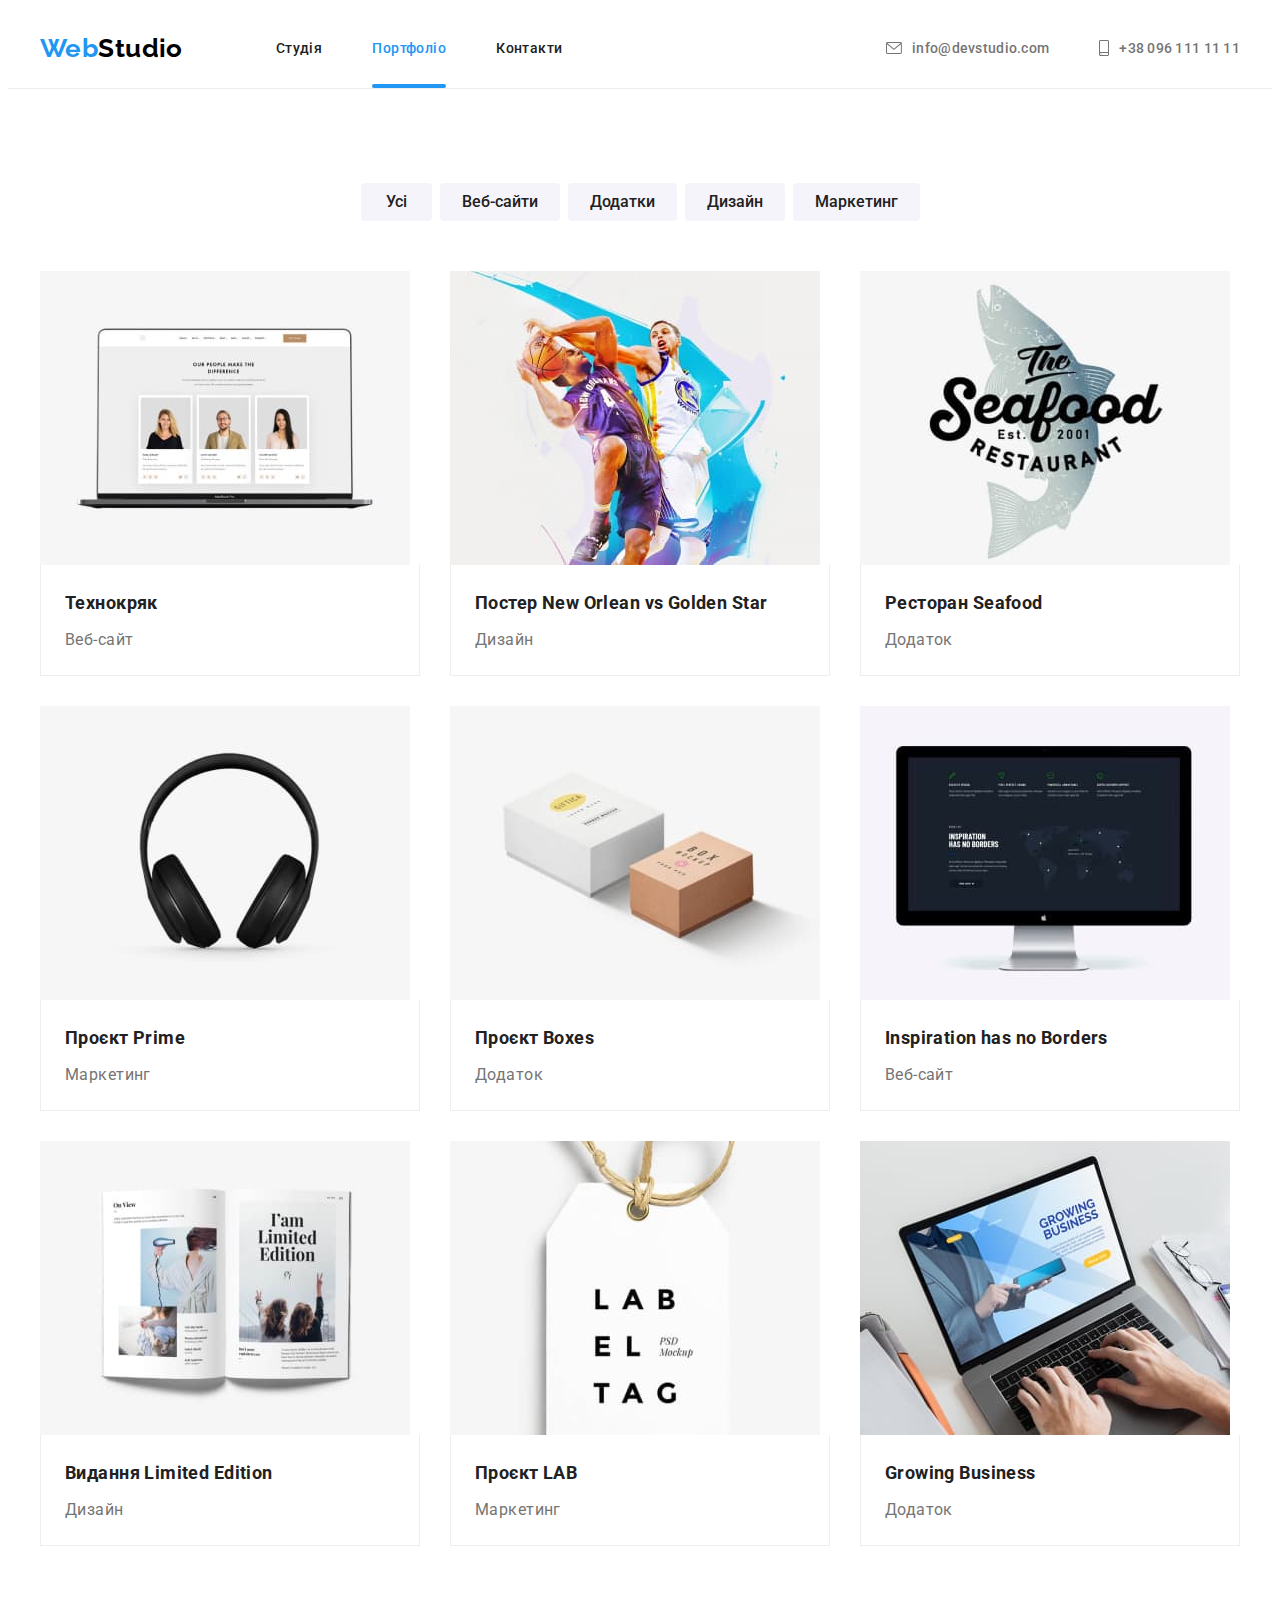
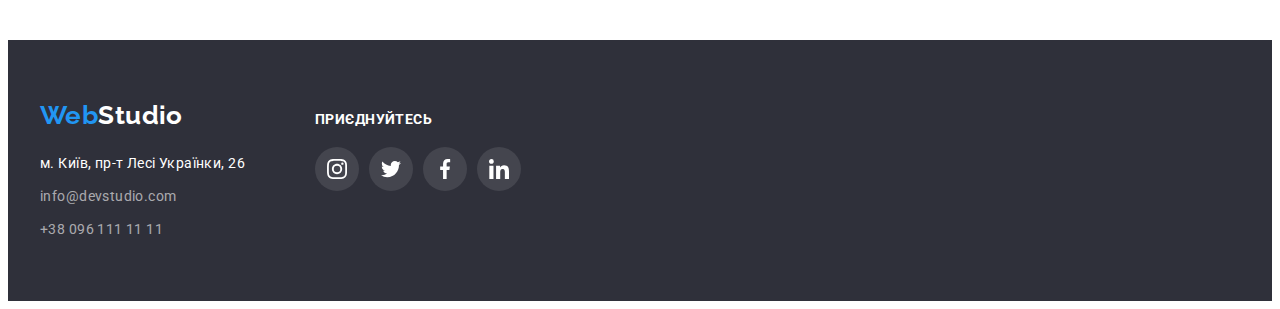
==== portfolio.html @ 15fe0609 "Initial commit" ====
<!DOCTYPE html>
<html lang="uk">
  <head>
    <meta charset="UTF-8" />
    <meta http-equiv="X-UA-Compatible" content="IE=edge" />
    <meta name="viewport" content="width=device-width, initial-scale=1.0" />
    <title>Студія</title>
    <!-- fonts -->
    <link rel="preconnect" href="https://fonts.googleapis.com" />
    <link rel="preconnect" href="https://fonts.gstatic.com" crossorigin />
    <link
      href="https://fonts.googleapis.com/css2?family=Raleway:wght@700&family=Roboto:wght@400;500;700;900&display=swap"
      rel="stylesheet"
    />
    <!-- modern normalize -->
    <link
      rel="stylesheet"
      href="https://cdnjs.cloudflare.com/ajax/libs/modern-normalize/1.1.0/modern-normalize.min.css"
      integrity="sha512-wpPYUAdjBVSE4KJnH1VR1HeZfpl1ub8YT/NKx4PuQ5NmX2tKuGu6U/JRp5y+Y8XG2tV+wKQpNHVUX03MfMFn9Q=="
      crossorigin="anonymous"
      referrerpolicy="no-referrer"
    />
    <!-- custom styless -->
    <link rel="stylesheet" href="./css/styless.css" />
  </head>
  <body>
    <!--header-->
    <header class="header">
      <div class="container header-nav">
        <!--header navigation-->
        <nav class="main-nav">
          <!--logo-->
          <a class="logo link" href="./index.html">
            <span class="logo-begin">Web</span><span class="logo-end">Studio</span></a
          >
          <!--menu-->
          <ul class="site-nav list">
            <li class="item"><a class="menu link" href="./index.html"> Студія</a></li>
            <li class="item">
              <a class="menu current link" href="./portfolio.html"> Портфоліо</a>
            </li>
            <li class="item"><a class="menu link" href="./contacts"> Контакти</a></li>
          </ul>
        </nav>
        <!-- header contacts-->
        <ul class="auth-nav list">
          <li class="item">
            <a class="link" href="mailto:info@devstudio.com"
              ><svg class="auth-icon" width="16" height="12">
                <use href="./images/icons.svg#envelope"></use>
              </svg>
              info@devstudio.com</a
            >
          </li>
          <li class="item">
            <a class="link" href="tel:+380961111111"
              ><svg class="auth-icon" width="10" height="16">
                <use href="./images/icons.svg#smartphone"></use>
              </svg>
              +38 096 111 11 11</a
            >
          </li>
        </ul>
      </div>
    </header>
    <!--main-->
    <main>
      <section class="section section-portfolio">
        <div class="container">
          <h1 class="visually-hidden">Портфоліо</h1>
          <ul class="filter list">
            <li class="item">
              <button class="button-items btn-padding-else" type="button">Усі</button>
            </li>
            <li class="item"><button class="button-items" type="button">Веб-сайти</button></li>
            <li class="item"><button class="button-items" type="button">Додатки</button></li>
            <li class="item"><button class="button-items" type="button">Дизайн</button></li>
            <li class="item"><button class="button-items" type="button">Маркетинг</button></li>
          </ul>
          <ul class="cards list">
            <li class="cards-item">
              <a class="link" href="" target="_blank" rel="noreferrer noopener">
                <div class="card-thumb">
                  <img
                    class="img-card"
                    src="images/portfolio_page/technokrjak.jpg"
                    alt="Сторінка сайту з фотографією працівників"
                    width="370"
                    height="294"
                  />
                  <p class="card-overlay">
                    Ресурс пропонує комплексні пропозиції з різним рівнем функціоналу та сервісів.
                    Все це дозволить відвідувачу отримати вичерпні відомості про компанію чи
                    приватну особу.
                  </p>
                </div>

                <div class="card-content">
                  <h2 class="cards-title">Технокряк</h2>
                  <p class="cards-text">Веб-сайт</p>
                </div>
              </a>
            </li>

            <li class="cards-item">
              <a class="link" href="" target="_blank" rel="noreferrer noopener">
                <div class="card-thumb">
                  <img
                    class="img-card"
                    src="images/portfolio_page/golden-star.jpg"
                    alt="Два баскетболісти"
                    width="370"
                    height="294"
                  />
                  <div class="overlay">
                    <p class="text-card-overlay">
                      Ресурс пропонує комплексні пропозиції з різним рівнем функціоналу та сервісів.
                      Все це дозволить відвідувачу отримати вичерпні відомості про компанію чи
                      приватну особу.
                    </p>
                  </div>
                </div>

                <div class="card-content">
                  <h2 class="cards-title">
                    Постер <span lang="en">New Orlean vs Golden Star</span>
                  </h2>
                  <p class="cards-text">Дизайн</p>
                </div>
              </a>
            </li>

            <li class="cards-item">
              <a class="link" href="" target="_blank" rel="noreferrer noopener">
                <div class="card-thumb">
                  <img
                    class="img-card"
                    src="images/portfolio_page/seafood.jpg"
                    alt="Логотип ресторану з назвою"
                    width="370"
                    height="294"
                  />
                  <div class="overlay">
                    <p class="text-card-overlay">
                      Ресурс пропонує комплексні пропозиції з різним рівнем функціоналу та сервісів.
                      Все це дозволить відвідувачу отримати вичерпні відомості про компанію чи
                      приватну особу.
                    </p>
                  </div>
                </div>

                <div class="card-content">
                  <h2 class="cards-title">Ресторан Seafood</h2>
                  <p class="cards-text">Додаток</p>
                </div>
              </a>
            </li>

            <li class="cards-item">
              <a class="link" href="" target="_blank" rel="noreferrer noopener">
                <div class="card-thumb">
                  <img
                    class="img-card"
                    src="images/portfolio_page/prime.jpg"
                    alt="Навушники безпровідні"
                    width="370"
                    height="294"
                  />
                  <div class="overlay">
                    <p class="text-card-overlay">
                      Ресурс пропонує комплексні пропозиції з різним рівнем функціоналу та сервісів.
                      Все це дозволить відвідувачу отримати вичерпні відомості про компанію чи
                      приватну особу.
                    </p>
                  </div>
                </div>

                <div class="card-content">
                  <h2 class="cards-title">Проєкт <span lang="en">Prime</span></h2>
                  <p class="cards-text">Маркетинг</p>
                </div>
              </a>
            </li>

            <li class="cards-item">
              <a class="link" href="" target="_blank" rel="noreferrer noopener">
                <div class="card-thumb">
                  <img
                    class="img-card"
                    src="images/portfolio_page/boxes.jpg"
                    alt="Різнорозмірні коробки"
                    width="370"
                    height="294"
                  />
                  <div class="overlay">
                    <p class="text-card-overlay">
                      Ресурс пропонує комплексні пропозиції з різним рівнем функціоналу та сервісів.
                      Все це дозволить відвідувачу отримати вичерпні відомості про компанію чи
                      приватну особу.
                    </p>
                  </div>
                </div>

                <div class="card-content">
                  <h2 class="cards-title">Проєкт <span lang="en">Boxes</span></h2>
                  <p class="cards-text">Додаток</p>
                </div>
              </a>
            </li>

            <li class="cards-item">
              <a class="link" href="" target="_blank" rel="noreferrer noopener">
                <div class="card-thumb">
                  <img
                    class="img-card"
                    src="images/portfolio_page/inspiration.jpg"
                    alt="Сторінка сайту з текстом"
                    width="370"
                    height="294"
                  />
                  <div class="overlay">
                    <p class="text-card-overlay">
                      Ресурс пропонує комплексні пропозиції з різним рівнем функціоналу та сервісів.
                      Все це дозволить відвідувачу отримати вичерпні відомості про компанію чи
                      приватну особу.
                    </p>
                  </div>
                </div>

                <div class="card-content">
                  <h2 class="cards-title" lang="en">Inspiration has no Borders</h2>
                  <p class="cards-text">Веб-сайт</p>
                </div>
              </a>
            </li>

            <li class="cards-item">
              <a class="link" href="" target="_blank" rel="noreferrer noopener">
                <div class="card-thumb">
                  <img
                    class="img-card"
                    src="images/portfolio_page/limited-edition.jpg"
                    alt="Розгортка журналу з контентом"
                    width="370"
                    height="294"
                  />
                  <div class="overlay">
                    <p class="text-card-overlay">
                      Ресурс пропонує комплексні пропозиції з різним рівнем функціоналу та сервісів.
                      Все це дозволить відвідувачу отримати вичерпні відомості про компанію чи
                      приватну особу.
                    </p>
                  </div>
                </div>

                <div class="card-content">
                  <h2 class="cards-title">Видання <span lang="en">Limited Edition</span></h2>
                  <p class="cards-text">Дизайн</p>
                </div>
              </a>
            </li>

            <li class="cards-item">
              <a class="link" href="" target="_blank" rel="noreferrer noopener">
                <div class="card-thumb">
                  <img
                    class="img-card"
                    src="images/portfolio_page/lab.jpg"
                    alt="Лейбл з надписом"
                    width="370"
                    height="294"
                  />
                  <div class="overlay">
                    <p class="text-card-overlay">
                      Ресурс пропонує комплексні пропозиції з різним рівнем функціоналу та сервісів.
                      Все це дозволить відвідувачу отримати вичерпні відомості про компанію чи
                      приватну особу.
                    </p>
                  </div>
                </div>

                <div class="card-content">
                  <h2 class="cards-title">Проєкт <span lang="en">LAB</span></h2>
                  <p class="cards-text">Маркетинг</p>
                </div>
              </a>
            </li>

            <li class="cards-item">
              <a class="link" href="" target="_blank" rel="noreferrer noopener">
                <div class="card-thumb">
                  <img
                    class="img-card"
                    src="images/portfolio_page/growing-business.jpg"
                    alt="Робота з сайтом на ноутбуці"
                    width="370"
                    height="294"
                  />
                  <div class="overlay">
                    <p class="text-card-overlay">
                      Ресурс пропонує комплексні пропозиції з різним рівнем функціоналу та сервісів.
                      Все це дозволить відвідувачу отримати вичерпні відомості про компанію чи
                      приватну особу.
                    </p>
                  </div>
                </div>

                <div class="card-content">
                  <h2 class="cards-title" lang="en">Growing Business</h2>
                  <p class="cards-text">Додаток</p>
                </div>
              </a>
            </li>
          </ul>
        </div>
      </section>
    </main>

    <!--footer-->
    <footer class="footer">
      <div class="container">
        <div class="footer-adress">
          <!--footer logo-->
          <a class="footer-logo link" href="./index.html">
            Web<span class="footer-logo-end">Studio</span>
          </a>
          <!--company address-->
          <address class="adress">
            <p class="adress-street">м. Київ, пр-т Лесі Українки, 26</p>
            <!-- footer contacts-->
            <ul class="auth-adress list">
              <li class="item">
                <a class="contact-link link" href="mailto:info@devstudio.com">
                  info@devstudio.com</a
                >
              </li>
              <li class="item">
                <a class="contact-link link" href="tel:+380961111111"> +38 096 111 11 11</a>
              </li>
            </ul>
          </address>
        </div>
        <div class="footer-social-links">
          <h2 class="footer-title-social">Приєднуйтесь</h2>

          <ul class="social-links list">
            <li>
              <a
                class="link social-dark"
                href=""
                target="_blank"
                rel="noreferrer noopener"
                aria-label="instagram"
              >
                <svg class="icon" width="20" height="20">
                  <use href="./images/icons.svg#instagram"></use>
                </svg>
              </a>
            </li>
            <li>
              <a
                class="link social-dark"
                href=""
                target="_blank"
                rel="noreferrer noopener"
                aria-label="twitter"
              >
                <svg class="icon" width="20" height="20">
                  <use href="./images/icons.svg#twitter"></use>
                </svg>
              </a>
            </li>
            <li>
              <a
                class="link social-dark"
                href=""
                target="_blank"
                rel="noreferrer noopener"
                aria-label="facebook"
              >
                <svg class="icon" width="20" height="20">
                  <use href="./images/icons.svg#facebook"></use>
                </svg>
              </a>
            </li>
            <li>
              <a
                class="link social-dark"
                href=""
                target="_blank"
                rel="noreferrer noopener"
                aria-label="linkedin"
              >
                <svg class="icon" width="20" height="20">
                  <use href="./images/icons.svg#linkedin"></use>
                </svg>
              </a>
            </li>
          </ul>
        </div>
      </div>
    </footer>
  </body>
</html>
---- css/styless.css ----
:root {
  /* background-color and elements-color*/
  --main-background-color: #ffffff;
  --dark-background-color: #2f303a;
  --light-background-color: #f5f4fa;
  --filter-button-background-color: #f5f4fa;
  --card-border-color: #eeeeee;
  --header-border-color: #ececec;
  --icon-color: #afb1b8;
  /* text-color */
  --main-text-color: #757575;
  --title-text-color: #212121;
  --active-button-text-color: #ffffff;
  --main-title-color: #ffffff;
  --footer-link: rgba(255, 255, 255, 0.6);
  /* accent-color */
  --accent-color: #2196f3;
  --logo-end-dark: #000000;
  --logo-end-light: #ffffff;
  /* fonts */
  --main-font-family: 'Roboto', sans-serif;
  --secondary-font-family: 'Raleway', sans-serif;
  /* other */
  --btn-radius: 4px;
  --gap-sectionTitle-content: 50px;
  --gap-set-cells: 30px;
  --gap-pageMain-elements-text: 30px;
  --gap-pageMain-innerTitle-text: 10px;
  --gap-pagePF-elements-text: 20px;
  --gap-pagePF-innerTitle-text: 4px;
}
body {
  font-family: 'Roboto', sans-serif;
  color: var(--main-text-color);
  font-size: 14px;
  letter-spacing: 0.03em;

  background-color: var(--main-background-color);
}

/* reset */
h1,
h2,
h3,
h4,
h5,
h6,
p {
  margin: 0;
}

.list {
  list-style: none;
  margin: 0;
  padding: 0;
}

img {
  display: block;
}

.link {
  text-decoration: none;
  color: currentColor;
}

.visually-hidden {
  position: absolute;
  width: 1px;
  height: 1px;
  margin: -1px;
  border: 0;
  padding: 0;
  white-space: nowrap;
  clip-path: inset(100%);
  clip: rect(0 0 0 0);
  overflow: hidden;
}

/* HEADER STYLESS */
/*logo, menu, contacts*/

.header {
  border-bottom: 1px solid var(--header-border-color);
}

.header-nav {
  display: flex;
  align-items: center;
}

.main-nav {
  display: flex;
  align-items: center;
}

/* logo */
.logo {
  display: block;
  padding-top: 24px;
  padding-bottom: 24px;
  margin-right: 93px;

  font-family: 'Raleway', sans-serif;
  font-weight: 700;
  font-size: 26px;
  line-height: calc(31 / 26);

  /* outline: 1px solid rgb(6, 94, 34); */
}
.logo-begin {
  color: var(--accent-color);
}
.logo-end {
  color: var(--logo-end-dark);
}

/* menu */
.site-nav {
  display: flex;
}

.site-nav .menu {
  display: block;
  padding-top: 32px;
  padding-bottom: 32px;

  color: var(--title-text-color);
  font-weight: 500;
  line-height: calc(16 / 14);

  transition: color 250ms cubic-bezier(0.4, 0, 0.2, 1);

  /* outline: 1px solid rgb(6, 94, 34); */
}

.site-nav .menu:hover,
.site-nav .menu:focus {
  color: var(--accent-color);
}

.site-nav .current {
  position: relative;

  color: var(--accent-color);
}

.site-nav .current::after {
  content: '';
  width: 100%;
  height: 4px;
  display: block;

  position: absolute;
  bottom: 0;
  left: 0;

  background-color: var(--accent-color);
  border-radius: 2px;
}

.site-nav > .item:not(:last-child) {
  margin-right: 50px;
}

/* contacts */
.auth-nav {
  display: flex;
  margin-left: auto;
}

.auth-nav .link {
  display: flex;
  padding-top: 32px;
  padding-bottom: 32px;

  color: var(--main-text-color);
  font-weight: 500;
  line-height: calc(16 / 14);
  letter-spacing: 0.02em;

  align-items: center;
  gap: 10px;

  transition: color 250ms cubic-bezier(0.4, 0, 0.2, 1);
}

.auth-icon {
  fill: currentColor;
}

.auth-nav .link:hover,
.auth-nav .link:focus {
  color: var(--accent-color);
}

.auth-nav > .item:not(:last-child) {
  margin-right: 50px;
}

/* MAIN PAGE */
/* main */

/* container */
.container {
  width: 1200px;
  padding-left: 15px;
  padding-right: 15px;
  margin-left: auto;
  margin-right: auto;

  /* outline: 1px dashed red; */
}

/* sections */
.section {
  padding-top: 94px;
  padding-bottom: 94px;

  /* outline: 1px solid rgb(255, 123, 0); */
}

.section.no-top-padding {
  padding-top: 0px;
}

.order {
  max-width: 1600px;
  min-height: 600px;
  margin-left: auto;
  margin-right: auto;
  padding-top: 200px;
  padding-bottom: 200px;

  text-align: center;

  background-color: #c4c4c4;
  background-image: linear-gradient(rgba(47, 48, 58, 0.4), rgba(47, 48, 58, 0.4)),
    url(../images/bcg1.jpg);
  background-repeat: no-repeat;
  background-position: center;
  background-size: cover;
}

.main-title {
  margin-bottom: 35px;

  color: var(--main-title-color);
  font-weight: 900;
  font-size: 44px;
  line-height: calc(60 / 44);
  letter-spacing: 0.06em;
  text-transform: uppercase;
}

.order-button {
  width: 216px;
  min-height: 50px;
  padding: 8px 30px;

  font-family: inherit;
  color: var(--active-button-text-color);
  font-weight: 700;
  font-size: 16px;
  line-height: calc(30 / 16);
  text-align: center;
  letter-spacing: 0.06em;

  background-color: var(--accent-color);
  cursor: pointer;
  border: none;
  border-radius: var(--btn-radius);
}

.section-title {
  margin-bottom: var(--gap-sectionTitle-content);

  color: var(--title-text-color);
  font-weight: 700;
  font-size: 36px;
  line-height: calc(42 / 36);
  text-align: center;

  /* outline: 1px solid rgb(21, 255, 0); */
}

.features {
  display: flex;
}

.features > .item {
  flex-basis: calc(100% / 4);
}

.features > .item:not(:last-child) {
  margin-right: var(--gap-set-cells);
}

.icon-container {
  padding: 25px 100px;
  margin-bottom: var(--gap-pageMain-elements-text);

  background-color: var(--filter-button-background-color);
  border-radius: var(--btn-radius);
}

.features-title {
  margin-bottom: var(--gap-pageMain-innerTitle-text);

  color: var(--title-text-color);
  font-size: 14px;
  font-weight: 700;
  line-height: calc(16 / 14);
  text-transform: uppercase;

  /* outline: 1px solid rgb(229, 255, 0); */
}

.activities {
  display: flex;
}

.activities > .item {
  position: relative;

  flex-basis: calc(100% / 3);
}

.activities > .item:not(:last-child) {
  margin-right: var(--gap-set-cells);
}

.activities .text-overlay {
  position: absolute;
  width: 100%;
  min-height: 70px;
  bottom: 0;
  left: 0;
  z-index: 1;
  padding: 27px;

  color: var(--active-button-text-color);
  font-weight: 700;
  line-height: calc(16 / 14);
  text-transform: uppercase;
  text-align: center;

  background-color: rgba(47, 48, 58, 0.8);
}

.team {
  display: flex;
}

.team > .item {
  flex-basis: calc(100% / 4);

  background-color: var(--main-background-color);
  box-shadow: 0px 1px 3px rgba(0, 0, 0, 0.12), 0px 1px 1px rgba(0, 0, 0, 0.14),
    0px 2px 1px rgba(0, 0, 0, 0.2);
  border-radius: 0px 0px 4px 4px;
}

.team > .item:not(:last-child) {
  margin-right: var(--gap-set-cells);
}

.team-content {
  padding-top: var(--gap-pageMain-elements-text);
  padding-bottom: var(--gap-pageMain-elements-text);
  padding-left: 32px;
  padding-right: 32px;
}

.team-title {
  margin-bottom: var(--gap-pageMain-innerTitle-text);

  color: var(--title-text-color);
  font-weight: 500;
  font-size: 16px;
  line-height: calc(19 / 16);
  text-align: center;

  /* outline: 1px solid rgb(229, 255, 0); */
}

.features-text {
  line-height: calc(24 / 14);

  /* outline: 1px solid rgb(89, 0, 255); */
}

.team-text {
  margin-bottom: 16px;

  font-size: 16px;
  line-height: calc(19 / 16);
  text-align: center;
}

.team-background-color {
  background-color: var(--light-background-color);
}

.social-links {
  display: flex;
  justify-content: center;

  gap: var(--gap-pageMain-innerTitle-text);
}

.link.social {
  display: flex;
  width: 44px;
  height: 44px;

  color: var(--icon-color);

  justify-content: center;
  align-items: center;
  border-radius: 50%;

  transition: background-color 250ms cubic-bezier(0.4, 0, 0.2, 1),
    color 250ms cubic-bezier(0.4, 0, 0.2, 1);
}

.icon {
  fill: currentColor;
}

.link.social:hover,
.link.social:focus {
  background-color: var(--accent-color);
  color: var(--active-button-text-color);
}

/* clients section */
.clients {
  display: flex;
  justify-content: center;
  gap: var(--gap-set-cells);
}

.client-container {
  display: flex;
  width: 170px;
  height: 92px;

  color: var(--icon-color);

  align-items: center;
  justify-content: center;
  border: 1px solid #afb1b8;
  border-radius: 4px;

  transition: color 250ms cubic-bezier(0.4, 0, 0.2, 1), border 250ms cubic-bezier(0.4, 0, 0.2, 1);
}

.client {
  fill: currentColor;
}

.client-container:hover,
.client-container:focus {
  color: var(--accent-color);
  border: 1px solid var(--accent-color);
}

/* FOOTER */
/* logo, adress, contacts */

.footer {
  background-color: var(--dark-background-color);
  padding-top: 60px;
  padding-bottom: 60px;
}

.footer > .container {
  display: flex;
  gap: 70px;
  align-items: baseline;
}

.footer-logo {
  display: block;
  font-family: 'Raleway', 'Oleo Script', sans-serif;
  color: var(--accent-color);
  font-weight: 700;
  font-size: 26px;
  line-height: calc(31 / 26);

  margin-bottom: 20px;
}

.footer-logo-end {
  color: var(--logo-end-light);
}

.adress {
  font-style: normal;
}
.adress-street {
  margin-bottom: 9px;

  color: var(--main-title-color);
  font-style: normal;
  line-height: calc(24 / 14);
}

.auth-adress > .item:not(:last-child) {
  margin-bottom: 9px;
}

.contact-link {
  color: var(--footer-link);
  line-height: calc(24 / 14);

  transition: color 250ms cubic-bezier(0.4, 0, 0.2, 1);
}
.contact-link:hover,
.contact-link:focus {
  color: var(--accent-color);
}

/* section footer social links */

.footer-title-social {
  margin-bottom: 20px;

  font-size: 14px;
  color: var(--active-button-text-color);
  font-weight: 700;
  line-height: calc(16 / 14);
  text-transform: uppercase;
}

.link.social-dark {
  display: flex;
  width: 44px;
  height: 44px;

  color: var(--active-button-text-color);
  background-color: rgba(255, 255, 255, 0.1);

  justify-content: center;
  align-items: center;
  border-radius: 50%;

  transition: background-color 250ms cubic-bezier(0.4, 0, 0.2, 1);
}

.link.social-dark:hover,
.link.social-dark:focus {
  background-color: var(--accent-color);
}

/* PORTFOLIO PAGE */

/* filter-btn */
.filter {
  display: flex;
  justify-content: center;
  margin-bottom: var(--gap-sectionTitle-content);

  /* outline: 1px solid rgb(89, 0, 255); */
}

.filter > .item:not(:last-child) {
  margin-right: 8px;
}

.button-items {
  padding: 6px 22px;

  font-family: inherit;
  color: var(--title-text-color);
  font-weight: 500;
  font-size: 16px;
  line-height: calc(26 / 16);
  text-align: center;

  background-color: var(--filter-button-background-color);
  cursor: pointer;
  border: none;
  border-radius: var(--btn-radius);

  transition: background-color 250ms cubic-bezier(0.4, 0, 0.2, 1),
    color 250ms cubic-bezier(0.4, 0, 0.2, 1), box-shadow 250ms cubic-bezier(0.4, 0, 0.2, 1);
}

.btn-padding-else {
  padding: 6px 25px;
}

.button-items:hover,
.button-items:focus {
  color: var(--active-button-text-color);

  background-color: var(--accent-color);
  box-shadow: 0px 3px 1px rgba(0, 0, 0, 0.1), 0px 1px 2px rgba(0, 0, 0, 0.08),
    0px 2px 2px rgba(0, 0, 0, 0.12);
}

/* cards */
.cards {
  display: flex;
  flex-wrap: wrap;
  margin-top: calc(-1 * var(--gap-set-cells));
  margin-left: calc(-1 * var(--gap-set-cells));

  /* outline: 1px dotted tomato; */
}

.cards > .cards-item {
  flex-basis: calc(100% / 3 - var(--gap-set-cells));
  margin-left: var(--gap-set-cells);
  margin-top: var(--gap-set-cells);

  /* outline: 1px dotted blue; */
}

.cards-item > .link {
  position: relative;

  display: block;
  color: inherit;

  transition: box-shadow 250ms cubic-bezier(0.4, 0, 0.2, 1);
}

.cards-item > .link:hover,
.cards-item > .link:focus {
  box-shadow: 0px 1px 1px rgba(0, 0, 0, 0.12), 0px 4px 4px rgba(0, 0, 0, 0.06),
    1px 4px 6px rgba(0, 0, 0, 0.16);
}

.card-thumb {
  position: relative;
  overflow: hidden;
}

.overlay {
  position: absolute;
  width: 100%;
  height: 100%;
  top: 0;
  left: 0;
  display: flex;
  align-items: center;
  justify-content: center;
  padding: 24px;

  background-color: rgba(33, 150, 243, 0.9);

  opacity: 0.2;

  transform: translateY(100%);
  transition: transform 250ms cubic-bezier(0.4, 0, 0.2, 1);
}

.text-card-overlay {
  color: var(--active-button-text-color);
  font-size: 18px;
  line-height: calc(28 / 18);
}

.cards-item > .link:hover .overlay,
.cards-item > .link:focus .overlay {
  transform: translateY(0);
  opacity: 1;
}

/* початок варіанту Перша картка без обгортання <p> в <div> */
.card-overlay {
  position: absolute;
  width: 100%;
  height: 100%;
  top: 0;
  left: 0;
  padding: 63px 24px;

  color: var(--active-button-text-color);
  font-size: 18px;
  line-height: calc(28 / 18);
  background-color: rgba(33, 150, 243, 0.9);

  opacity: 0.2;

  transform: translateY(100%);
  transition: transform 250ms cubic-bezier(0.4, 0, 0.2, 1);
}

.cards-item > .link:hover .card-overlay,
.cards-item > .link:focus .card-overlay {
  transform: translateY(0);
  opacity: 1;
}
/* закінчення варіанту Перша картка без обгортання <p> в <div> */

.card-content {
  padding-top: var(--gap-pagePF-elements-text);
  padding-bottom: var(--gap-pagePF-elements-text);
  padding-right: 24px;
  padding-left: 24px;

  border-right: 1px solid var(--card-border-color);
  border-bottom: 1px solid var(--card-border-color);
  border-left: 1px solid var(--card-border-color);
}

.cards-title {
  margin-bottom: var(--gap-pagePF-innerTitle-text);

  color: var(--title-text-color);
  font-weight: 700;
  font-size: 18px;
  line-height: calc(36 / 18);
}

.cards-text {
  font-size: 16px;
  line-height: calc(30 / 16);
}

/* MODAL WINDOW */

.backdrop {
  position: fixed;
  top: 0;
  left: 0;

  width: 100%;
  height: 100%;
  background-color: rgba(0, 0, 0, 0.2);

  opacity: 1;
  visibility: visible;

  transition: opacity 250ms cubic-bezier(0.4, 0, 0.2, 1);
}

.backdrop.is-hidden {
  opacity: 0;
  pointer-events: none;
  visibility: hidden;
}

.backdrop.is-hidden .modal {
  transform: translate(-50%, -50%) translateY(-100%) translateX(-100%) scale(0.5);
  opacity: 0;
}

.modal {
  position: absolute;
  top: 50%;
  left: 50%;

  width: 530px;
  height: 580px;

  background-color: var(--main-background-color);
  box-shadow: 0px 1px 3px rgba(0, 0, 0, 0.12), 0px 1px 1px rgba(0, 0, 0, 0.14),
    0px 2px 1px rgba(0, 0, 0, 0.2);
  border-radius: 4px;

  opacity: 1;
  visibility: visible;

  transform: translate(-50%, -50%) translateY(0) translateX(0) scale(1);
  transition: transform 250ms cubic-bezier(0.4, 0, 0.2, 1),
    opacity 250ms cubic-bezier(0.4, 0, 0.2, 1);
}

.modal-btn {
  position: absolute;
  top: 8px;
  right: 8px;
  padding: 0;

  display: flex;
  align-items: center;
  justify-content: center;

  width: 30px;
  height: 30px;

  background-color: var(--main-background-color);
  border: 1px solid rgba(0, 0, 0, 0.1);
  border-radius: 50%;
  cursor: pointer;

  transition: color 250ms cubic-bezier(0.4, 0, 0.2, 1),
    box-shadow 250ms cubic-bezier(0.4, 0, 0.2, 1);
}

.button-close {
  fill: currentColor;
}
.modal-btn:hover {
  color: var(--accent-color);
  box-shadow: 0px 1px 3px rgba(0, 0, 0, 0.12), 0px 1px 1px rgba(0, 0, 0, 0.14),
    0px 2px 1px rgba(0, 0, 0, 0.2);
}
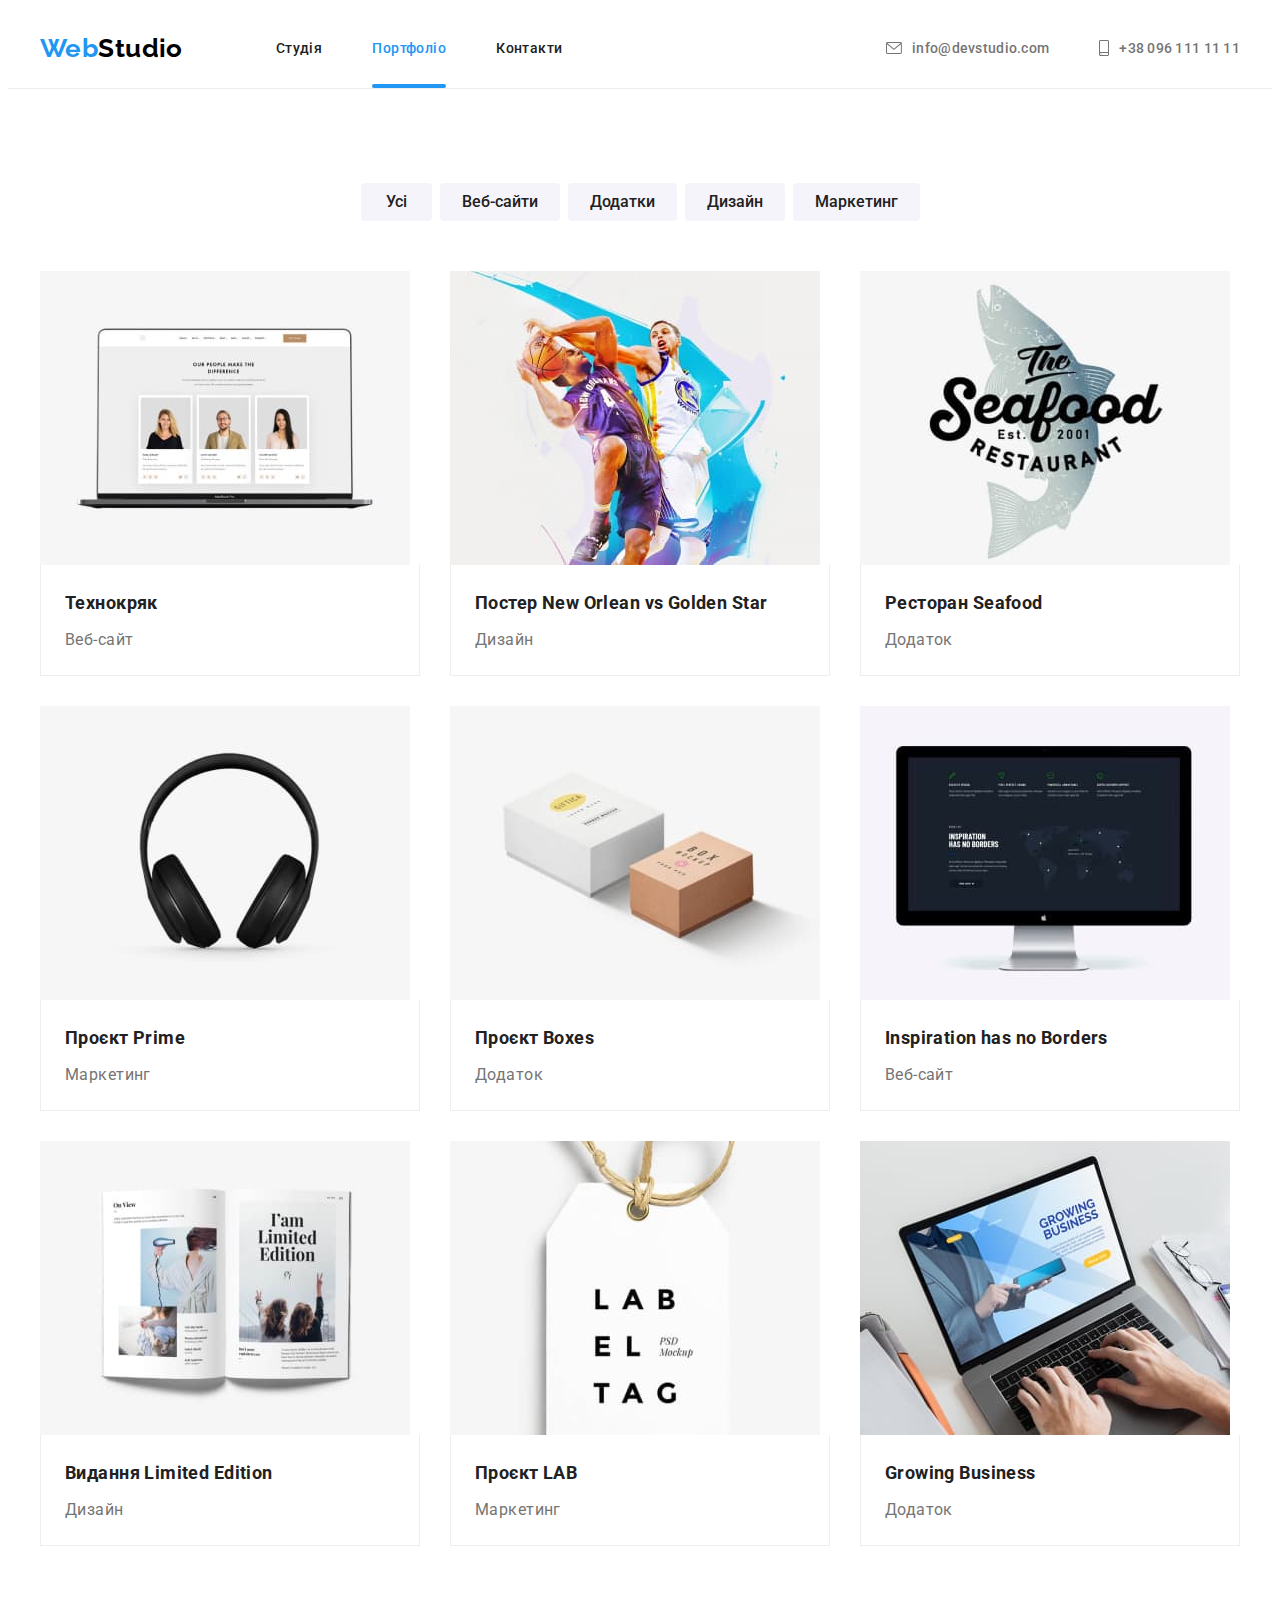
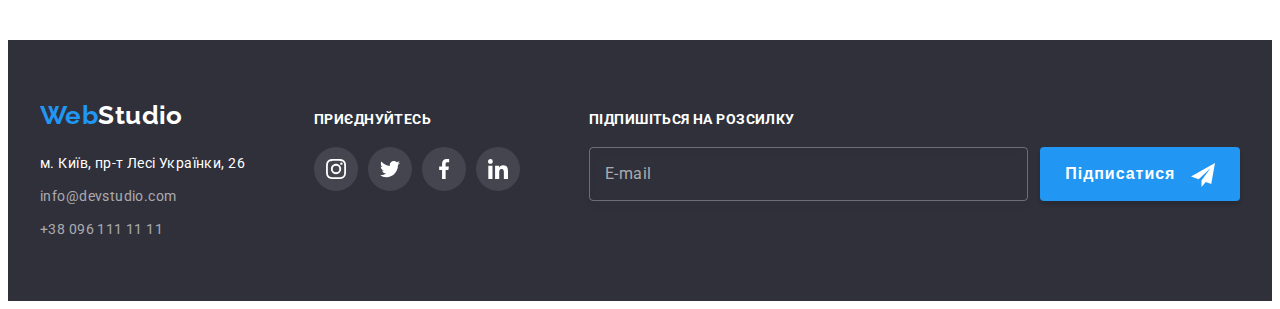
==== commit 4683f153: "feat: add registers forms" ====
--- a/portfolio.html
+++ b/portfolio.html
@@ -88,11 +88,13 @@
                     width="370"
                     height="294"
                   />
-                  <p class="card-overlay">
-                    Ресурс пропонує комплексні пропозиції з різним рівнем функціоналу та сервісів.
-                    Все це дозволить відвідувачу отримати вичерпні відомості про компанію чи
-                    приватну особу.
-                  </p>
+                  <div class="overlay">
+                    <p class="text-card-overlay">
+                      Ресурс пропонує комплексні пропозиції з різним рівнем функціоналу та сервісів.
+                      Все це дозволить відвідувачу отримати вичерпні відомості про компанію чи
+                      приватну особу.
+                    </p>
+                  </div>
                 </div>
 
                 <div class="card-content">
@@ -341,7 +343,7 @@
           </address>
         </div>
         <div class="footer-social-links">
-          <h2 class="footer-title-social">Приєднуйтесь</h2>
+          <h2 class="footer-title">Приєднуйтесь</h2>
 
           <ul class="social-links list">
             <li>
@@ -398,6 +400,23 @@
             </li>
           </ul>
         </div>
+
+        <form class="form-dispatch" autocomplete="on">
+          <h2 class="footer-title">Підпишіться на розсилку</h2>
+          <div class="dispatch">
+            <label class="dispatch-email">
+              <input class="type-email" type="email" name="email" placeholder=" " required />
+              <span class="label-email">E-mail</span>
+            </label>
+
+            <button class="register-btn" type="submit">
+              Підписатися
+              <svg class="icon-send" width="24" height="24">
+                <use href="/images/icons.svg#icon-send"></use>
+              </svg>
+            </button>
+          </div>
+        </form>
       </div>
     </footer>
   </body>
--- a/css/styless.css
+++ b/css/styless.css
@@ -28,6 +28,7 @@
   --gap-pageMain-innerTitle-text: 10px;
   --gap-pagePF-elements-text: 20px;
   --gap-pagePF-innerTitle-text: 4px;
+  --animation-main-time-cube: 250ms cubic-bezier(0.4, 0, 0.2, 1);
 }
 body {
   font-family: 'Roboto', sans-serif;
@@ -129,7 +130,7 @@
   font-weight: 500;
   line-height: calc(16 / 14);
 
-  transition: color 250ms cubic-bezier(0.4, 0, 0.2, 1);
+  transition: color var(--animation-main-time-cube);
 
   /* outline: 1px solid rgb(6, 94, 34); */
 }
@@ -182,7 +183,7 @@
   align-items: center;
   gap: 10px;
 
-  transition: color 250ms cubic-bezier(0.4, 0, 0.2, 1);
+  transition: color var(--animation-main-time-cube);
 }
 
 .auth-icon {
@@ -420,8 +421,8 @@
   align-items: center;
   border-radius: 50%;
 
-  transition: background-color 250ms cubic-bezier(0.4, 0, 0.2, 1),
-    color 250ms cubic-bezier(0.4, 0, 0.2, 1);
+  transition: background-color var(--animation-main-time-cube),
+    color var(--animation-main-time-cube);
 }
 
 .icon {
@@ -453,7 +454,7 @@
   border: 1px solid #afb1b8;
   border-radius: 4px;
 
-  transition: color 250ms cubic-bezier(0.4, 0, 0.2, 1), border 250ms cubic-bezier(0.4, 0, 0.2, 1);
+  transition: color var(--animation-main-time-cube), border var(--animation-main-time-cube);
 }
 
 .client {
@@ -477,7 +478,7 @@
 
 .footer > .container {
   display: flex;
-  gap: 70px;
+  justify-content: space-between;
   align-items: baseline;
 }
 
@@ -515,7 +516,7 @@
   color: var(--footer-link);
   line-height: calc(24 / 14);
 
-  transition: color 250ms cubic-bezier(0.4, 0, 0.2, 1);
+  transition: color var(--animation-main-time-cube);
 }
 .contact-link:hover,
 .contact-link:focus {
@@ -524,7 +525,7 @@
 
 /* section footer social links */
 
-.footer-title-social {
+.footer-title {
   margin-bottom: 20px;
 
   font-size: 14px;
@@ -546,7 +547,7 @@
   align-items: center;
   border-radius: 50%;
 
-  transition: background-color 250ms cubic-bezier(0.4, 0, 0.2, 1);
+  transition: background-color var(--animation-main-time-cube);
 }
 
 .link.social-dark:hover,
@@ -554,15 +555,97 @@
   background-color: var(--accent-color);
 }
 
+/* form for dispatch  */
+
+.dispatch {
+  display: flex;
+  position: relative;
+  gap: 12px;
+}
+
+.label-email {
+  position: absolute;
+  left: 16px;
+  top: 50%;
+  transform: translateY(-50%);
+
+  font-size: 16px;
+  line-height: calc(20 / 16);
+  color: rgba(255, 255, 255, 0.6);
+  transition: color var(--animation-main-time-cube);
+
+  outline: none;
+}
+
+.type-email {
+  min-width: 360px;
+  min-height: 50px;
+  padding-left: 75px;
+
+  line-height: calc(16 / 14);
+
+  color: var(--active-button-text-color);
+  background-color: inherit;
+  border: 1px solid rgba(255, 255, 255, 0.3);
+  filter: drop-shadow(0px 4px 4px rgba(0, 0, 0, 0.15));
+  border-radius: 4px;
+  outline: none;
+
+  transition: border-color var(--animation-main-time-cube);
+}
+
+.dispatch-email:focus > .type-email,
+.dispatch-email:hover > .type-email,
+.dispatch-email:focus-within > .type-email,
+.type-email:not(:placeholder-shown) {
+  border-color: var(--accent-color);
+}
+
+.dispatch-email:focus > .label-email,
+.dispatch-email:hover > .label-email,
+.dispatch-email:focus-within > .label-email,
+.type-email:not(:placeholder-shown) + .label-email {
+  color: var(--accent-color);
+}
+
+.register-btn {
+  min-width: 200px;
+  min-height: 50px;
+  padding: 0;
+
+  font-weight: 700;
+  font-size: 16px;
+  line-height: calc(30 / 16);
+  text-align: center;
+  letter-spacing: 0.06em;
+
+  color: var(--active-button-text-color);
+  background-color: var(--accent-color);
+  box-shadow: 0px 4px 4px rgba(0, 0, 0, 0.15);
+  border-radius: 4px;
+
+  transition: background-color var(--animation-main-time-cube);
+  border: none;
+}
+
+.register-btn:hover,
+.register-btn:focus {
+  background-color: #188ce8;
+}
+
+.icon-send {
+  vertical-align: middle;
+  margin-left: 10px;
+}
+
 /* PORTFOLIO PAGE */
 
 /* filter-btn */
+
 .filter {
   display: flex;
   justify-content: center;
   margin-bottom: var(--gap-sectionTitle-content);
-
-  /* outline: 1px solid rgb(89, 0, 255); */
 }
 
 .filter > .item:not(:last-child) {
@@ -584,8 +667,8 @@
   border: none;
   border-radius: var(--btn-radius);
 
-  transition: background-color 250ms cubic-bezier(0.4, 0, 0.2, 1),
-    color 250ms cubic-bezier(0.4, 0, 0.2, 1), box-shadow 250ms cubic-bezier(0.4, 0, 0.2, 1);
+  transition: background-color var(--animation-main-time-cube),
+    color var(--animation-main-time-cube), box-shadow var(--animation-main-time-cube);
 }
 
 .btn-padding-else {
@@ -625,7 +708,7 @@
   display: block;
   color: inherit;
 
-  transition: box-shadow 250ms cubic-bezier(0.4, 0, 0.2, 1);
+  transition: box-shadow var(--animation-main-time-cube);
 }
 
 .cards-item > .link:hover,
@@ -655,7 +738,7 @@
   opacity: 0.2;
 
   transform: translateY(100%);
-  transition: transform 250ms cubic-bezier(0.4, 0, 0.2, 1);
+  transition: transform var(--animation-main-time-cube);
 }
 
 .text-card-overlay {
@@ -669,33 +752,6 @@
   transform: translateY(0);
   opacity: 1;
 }
-
-/* початок варіанту Перша картка без обгортання <p> в <div> */
-.card-overlay {
-  position: absolute;
-  width: 100%;
-  height: 100%;
-  top: 0;
-  left: 0;
-  padding: 63px 24px;
-
-  color: var(--active-button-text-color);
-  font-size: 18px;
-  line-height: calc(28 / 18);
-  background-color: rgba(33, 150, 243, 0.9);
-
-  opacity: 0.2;
-
-  transform: translateY(100%);
-  transition: transform 250ms cubic-bezier(0.4, 0, 0.2, 1);
-}
-
-.cards-item > .link:hover .card-overlay,
-.cards-item > .link:focus .card-overlay {
-  transform: translateY(0);
-  opacity: 1;
-}
-/* закінчення варіанту Перша картка без обгортання <p> в <div> */
 
 .card-content {
   padding-top: var(--gap-pagePF-elements-text);
@@ -734,9 +790,8 @@
   background-color: rgba(0, 0, 0, 0.2);
 
   opacity: 1;
-  visibility: visible;
-
-  transition: opacity 250ms cubic-bezier(0.4, 0, 0.2, 1);
+
+  transition: visibility var(--animation-main-time-cube), opacity var(--animation-main-time-cube);
 }
 
 .backdrop.is-hidden {
@@ -754,9 +809,10 @@
   position: absolute;
   top: 50%;
   left: 50%;
-
+  transform: translate(-50%, -50%) translateY(0) translateX(0) scale(1);
   width: 530px;
-  height: 580px;
+  min-height: 580px;
+  padding: 40px;
 
   background-color: var(--main-background-color);
   box-shadow: 0px 1px 3px rgba(0, 0, 0, 0.12), 0px 1px 1px rgba(0, 0, 0, 0.14),
@@ -764,11 +820,9 @@
   border-radius: 4px;
 
   opacity: 1;
-  visibility: visible;
-
-  transform: translate(-50%, -50%) translateY(0) translateX(0) scale(1);
-  transition: transform 250ms cubic-bezier(0.4, 0, 0.2, 1),
-    opacity 250ms cubic-bezier(0.4, 0, 0.2, 1);
+
+  transition: transform var(--animation-main-time-cube), opacity var(--animation-main-time-cube),
+    visibility var(--animation-main-time-cube);
 }
 
 .modal-btn {
@@ -789,15 +843,167 @@
   border-radius: 50%;
   cursor: pointer;
 
-  transition: color 250ms cubic-bezier(0.4, 0, 0.2, 1),
-    box-shadow 250ms cubic-bezier(0.4, 0, 0.2, 1);
+  transition: color var(--animation-main-time-cube), box-shadow var(--animation-main-time-cube);
 }
 
 .button-close {
   fill: currentColor;
 }
-.modal-btn:hover {
+.modal-btn:hover,
+.modal-btn:focus {
   color: var(--accent-color);
   box-shadow: 0px 1px 3px rgba(0, 0, 0, 0.12), 0px 1px 1px rgba(0, 0, 0, 0.14),
     0px 2px 1px rgba(0, 0, 0, 0.2);
 }
+
+/* REGICTER FORM ON MODAL  WINDOW*/
+
+.register-form-title {
+  margin-bottom: 30px;
+
+  font-weight: 700;
+  font-size: 20px;
+  line-height: calc(23 / 20);
+  text-align: center;
+
+  color: var(--title-text-color);
+}
+
+.register-form-group {
+  margin-bottom: 20px;
+}
+
+.register-form-field {
+  position: relative;
+  display: block;
+}
+
+.register-form-field:not(:last-child) {
+  margin-bottom: 30px;
+}
+
+.register-form-label {
+  position: absolute;
+  left: 0;
+  top: -4px;
+  transform: translateY(-100%);
+
+  font-size: 12px;
+  line-height: calc(14 / 12);
+
+  letter-spacing: 0.01em;
+}
+
+.register-form-input {
+  width: 100%;
+  height: 40px;
+  padding-left: 42px;
+  padding-right: 42px;
+
+  color: var(--title-text-color);
+  line-height: calc(16 / 14);
+
+  border: 1px solid rgba(33, 33, 33, 0.2);
+  border-radius: var(--btn-radius);
+
+  transition: border-color var(--animation-main-time-cube);
+  outline: none;
+}
+
+.register-form-icon {
+  position: absolute;
+  left: 12px;
+  top: 50%;
+  transform: translateY(-50%);
+
+  transition: fill var(--animation-main-time-cube);
+  outline: none;
+}
+
+.register-form-field:focus-within > .register-form-input,
+.register-form-field:focus > .register-form-input,
+.register-form-field:hover > .register-form-input,
+.register-form-input:not(:placeholder-shown) {
+  border-color: var(--accent-color);
+}
+
+.register-form-field:focus-within > .register-form-icon,
+.register-form-field:focus > .register-form-icon,
+.register-form-field:hover > .register-form-icon,
+.register-form-input:not(:placeholder-shown) ~ svg {
+  fill: var(--accent-color);
+}
+
+.register-form-message {
+  width: 100%;
+  resize: none;
+  padding: 12px 16px;
+
+  color: var(--title-text-color);
+  line-height: calc(16 / 14);
+
+  border: 1px solid rgba(33, 33, 33, 0.2);
+  border-radius: var(--btn-radius);
+
+  transition: border-color var(--animation-main-time-cube);
+  outline: none;
+}
+
+.register-form-message::placeholder {
+  font-size: 12px;
+  line-height: calc(14 / 12);
+  letter-spacing: 0.01em;
+
+  color: rgba(117, 117, 117, 0.5);
+}
+
+.register-form-field:focus-within > .register-form-message,
+.register-form-field:focus > .register-form-message,
+.register-form-field:hover > .register-form-message {
+  border-color: var(--accent-color);
+}
+
+.register-form-agreement {
+  display: flex;
+  align-items: center;
+  justify-content: center;
+  gap: 7px;
+
+  margin-bottom: 30px;
+}
+
+.icon-checked {
+  opacity: 0;
+  transition: opacity var(--animation-main-time-cube);
+}
+
+.register-form-checkbox:checked + .register-form-icons .icon-checked {
+  opacity: 1;
+}
+
+.icon-unchecked {
+  transition: opacity var(--animation-main-time-cube);
+}
+
+.register-form-checkbox:checked + .register-form-icons .icon-unchecked {
+  opacity: 0;
+}
+
+.register-form-checkbox:focus + .register-form-icons {
+  outline: 2px solid rgb(56, 87, 107);
+  border-radius: 1px;
+}
+
+.register-form-desc {
+  line-height: calc(24 / 14);
+}
+
+.register-form-link {
+  color: var(--accent-color);
+  text-underline-offset: 2px;
+}
+
+.register-btn.center {
+  display: block;
+  margin: auto;
+}
